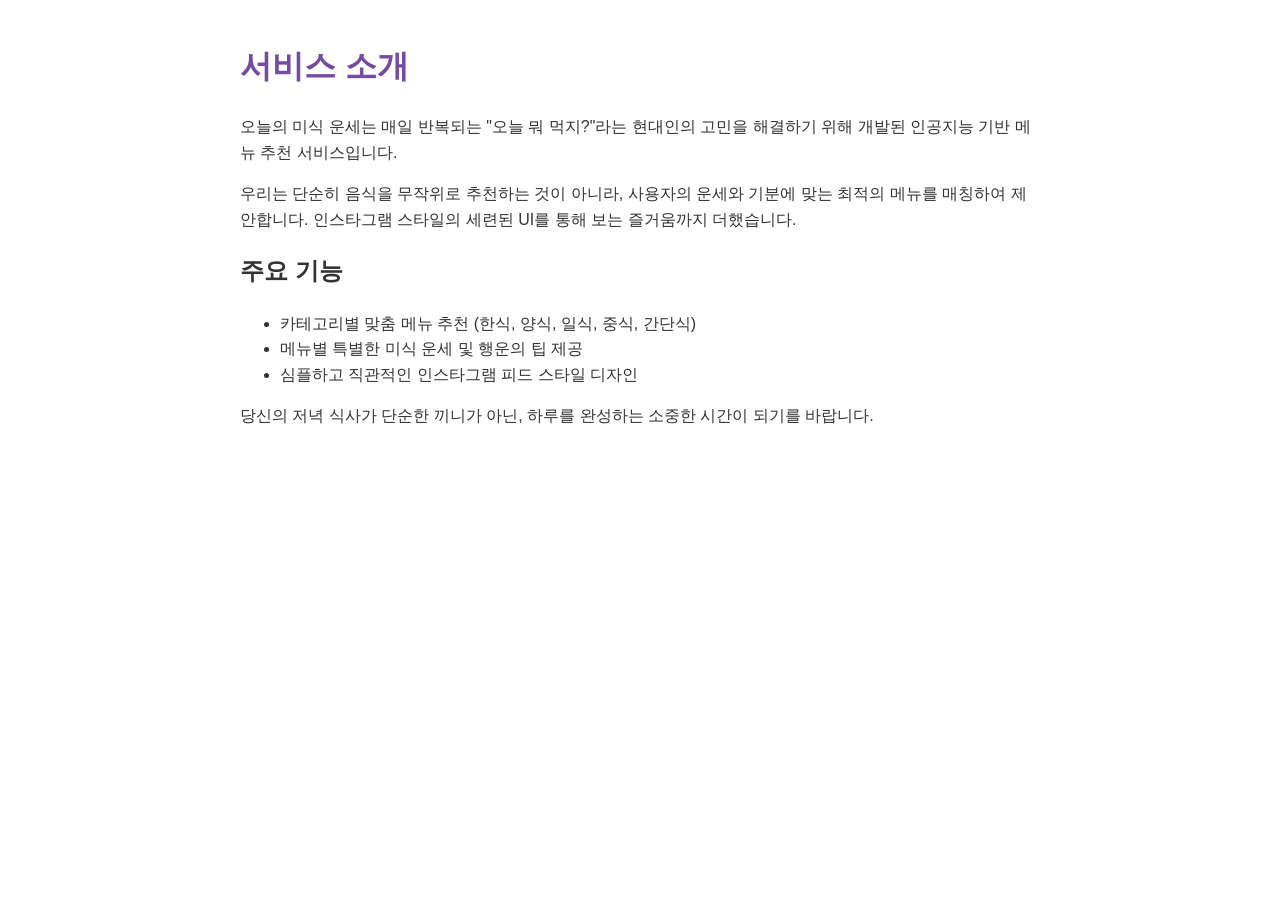
==== about.html @ 4f073c9a "feat: UI 컴팩트 최적화, 애드센스 승인 요건 강화 (정적 페이지 추가, SEO, 다국어 지원)" ====
<!DOCTYPE html>
<html lang="ko">
<head>
    <meta charset="UTF-8">
    <meta name="viewport" content="width=device-width, initial-scale=1.0">
    <title>서비스 소개 - 오늘의 미식 운세</title>
    <style>
        body { font-family: sans-serif; line-height: 1.6; padding: 20px; max-width: 800px; margin: auto; color: #333; }
        h1 { color: #764ba2; }
    </style>
</head>
<body>
    <h1>서비스 소개</h1>
    <p>오늘의 미식 운세는 매일 반복되는 "오늘 뭐 먹지?"라는 현대인의 고민을 해결하기 위해 개발된 인공지능 기반 메뉴 추천 서비스입니다.</p>
    <p>우리는 단순히 음식을 무작위로 추천하는 것이 아니라, 사용자의 운세와 기분에 맞는 최적의 메뉴를 매칭하여 제안합니다. 인스타그램 스타일의 세련된 UI를 통해 보는 즐거움까지 더했습니다.</p>
    <h2>주요 기능</h2>
    <ul>
        <li>카테고리별 맞춤 메뉴 추천 (한식, 양식, 일식, 중식, 간단식)</li>
        <li>메뉴별 특별한 미식 운세 및 행운의 팁 제공</li>
        <li>심플하고 직관적인 인스타그램 피드 스타일 디자인</li>
    </ul>
    <p>당신의 저녁 식사가 단순한 끼니가 아닌, 하루를 완성하는 소중한 시간이 되기를 바랍니다.</p>
</body>
</html>
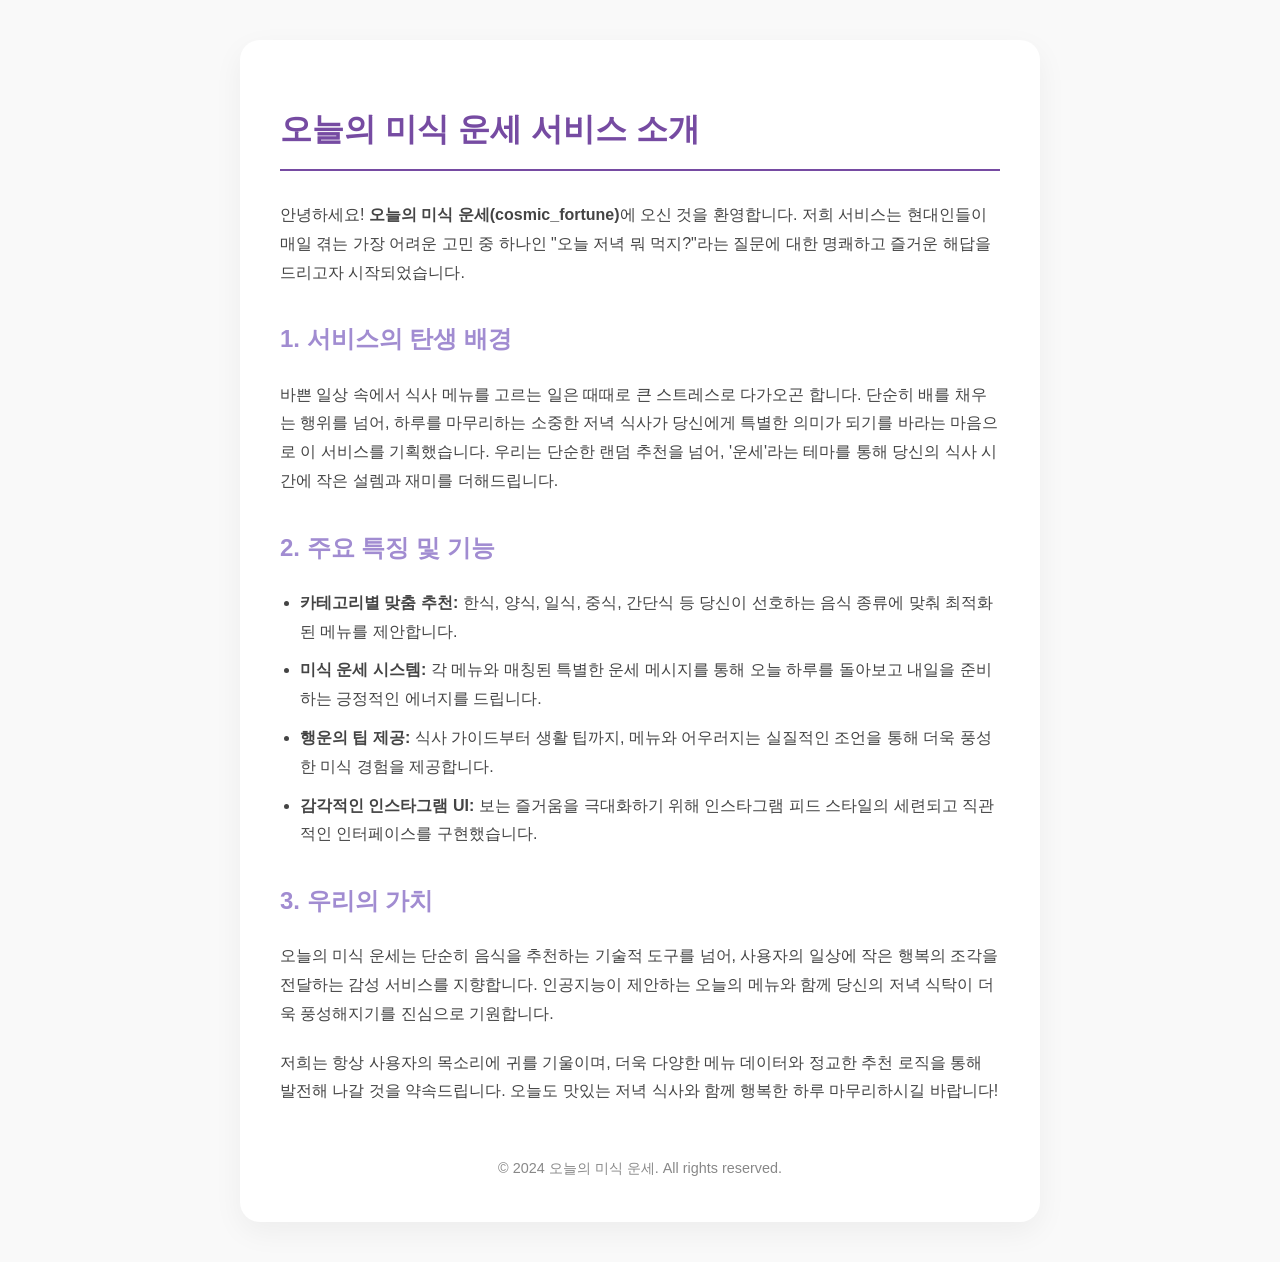
==== commit 7a53e0ad: "fix: 정책 페이지 콘텐츠 보강(500자 이상), 레이아웃 가독성 및 정렬 최적화" ====
--- a/about.html
+++ b/about.html
@@ -5,20 +5,40 @@
     <meta name="viewport" content="width=device-width, initial-scale=1.0">
     <title>서비스 소개 - 오늘의 미식 운세</title>
     <style>
-        body { font-family: sans-serif; line-height: 1.6; padding: 20px; max-width: 800px; margin: auto; color: #333; }
-        h1 { color: #764ba2; }
+        body { font-family: 'Apple SD Gothic Neo', 'Malgun Gothic', sans-serif; line-height: 1.8; padding: 40px 20px; max-width: 800px; margin: auto; color: #444; background-color: #f9f9f9; }
+        .container { background: white; padding: 40px; border-radius: 20px; box-shadow: 0 10px 30px rgba(0,0,0,0.05); }
+        h1 { color: #764ba2; border-bottom: 2px solid #764ba2; padding-bottom: 10px; margin-bottom: 30px; }
+        h2 { color: #a18cd1; margin-top: 30px; }
+        p { margin-bottom: 20px; }
+        ul { margin-bottom: 20px; padding-left: 20px; }
+        li { margin-bottom: 10px; }
+        .footer { margin-top: 50px; font-size: 0.9em; color: #888; text-align: center; }
     </style>
 </head>
 <body>
-    <h1>서비스 소개</h1>
-    <p>오늘의 미식 운세는 매일 반복되는 "오늘 뭐 먹지?"라는 현대인의 고민을 해결하기 위해 개발된 인공지능 기반 메뉴 추천 서비스입니다.</p>
-    <p>우리는 단순히 음식을 무작위로 추천하는 것이 아니라, 사용자의 운세와 기분에 맞는 최적의 메뉴를 매칭하여 제안합니다. 인스타그램 스타일의 세련된 UI를 통해 보는 즐거움까지 더했습니다.</p>
-    <h2>주요 기능</h2>
-    <ul>
-        <li>카테고리별 맞춤 메뉴 추천 (한식, 양식, 일식, 중식, 간단식)</li>
-        <li>메뉴별 특별한 미식 운세 및 행운의 팁 제공</li>
-        <li>심플하고 직관적인 인스타그램 피드 스타일 디자인</li>
-    </ul>
-    <p>당신의 저녁 식사가 단순한 끼니가 아닌, 하루를 완성하는 소중한 시간이 되기를 바랍니다.</p>
+    <div class="container">
+        <h1>오늘의 미식 운세 서비스 소개</h1>
+        <p>안녕하세요! <strong>오늘의 미식 운세(cosmic_fortune)</strong>에 오신 것을 환영합니다. 저희 서비스는 현대인들이 매일 겪는 가장 어려운 고민 중 하나인 "오늘 저녁 뭐 먹지?"라는 질문에 대한 명쾌하고 즐거운 해답을 드리고자 시작되었습니다.</p>
+        
+        <h2>1. 서비스의 탄생 배경</h2>
+        <p>바쁜 일상 속에서 식사 메뉴를 고르는 일은 때때로 큰 스트레스로 다가오곤 합니다. 단순히 배를 채우는 행위를 넘어, 하루를 마무리하는 소중한 저녁 식사가 당신에게 특별한 의미가 되기를 바라는 마음으로 이 서비스를 기획했습니다. 우리는 단순한 랜덤 추천을 넘어, '운세'라는 테마를 통해 당신의 식사 시간에 작은 설렘과 재미를 더해드립니다.</p>
+
+        <h2>2. 주요 특징 및 기능</h2>
+        <ul>
+            <li><strong>카테고리별 맞춤 추천:</strong> 한식, 양식, 일식, 중식, 간단식 등 당신이 선호하는 음식 종류에 맞춰 최적화된 메뉴를 제안합니다.</li>
+            <li><strong>미식 운세 시스템:</strong> 각 메뉴와 매칭된 특별한 운세 메시지를 통해 오늘 하루를 돌아보고 내일을 준비하는 긍정적인 에너지를 드립니다.</li>
+            <li><strong>행운의 팁 제공:</strong> 식사 가이드부터 생활 팁까지, 메뉴와 어우러지는 실질적인 조언을 통해 더욱 풍성한 미식 경험을 제공합니다.</li>
+            <li><strong>감각적인 인스타그램 UI:</strong> 보는 즐거움을 극대화하기 위해 인스타그램 피드 스타일의 세련되고 직관적인 인터페이스를 구현했습니다.</li>
+        </ul>
+
+        <h2>3. 우리의 가치</h2>
+        <p>오늘의 미식 운세는 단순히 음식을 추천하는 기술적 도구를 넘어, 사용자의 일상에 작은 행복의 조각을 전달하는 감성 서비스를 지향합니다. 인공지능이 제안하는 오늘의 메뉴와 함께 당신의 저녁 식탁이 더욱 풍성해지기를 진심으로 기원합니다.</p>
+
+        <p>저희는 항상 사용자의 목소리에 귀를 기울이며, 더욱 다양한 메뉴 데이터와 정교한 추천 로직을 통해 발전해 나갈 것을 약속드립니다. 오늘도 맛있는 저녁 식사와 함께 행복한 하루 마무리하시길 바랍니다!</p>
+
+        <div class="footer">
+            &copy; 2024 오늘의 미식 운세. All rights reserved.
+        </div>
+    </div>
 </body>
 </html>
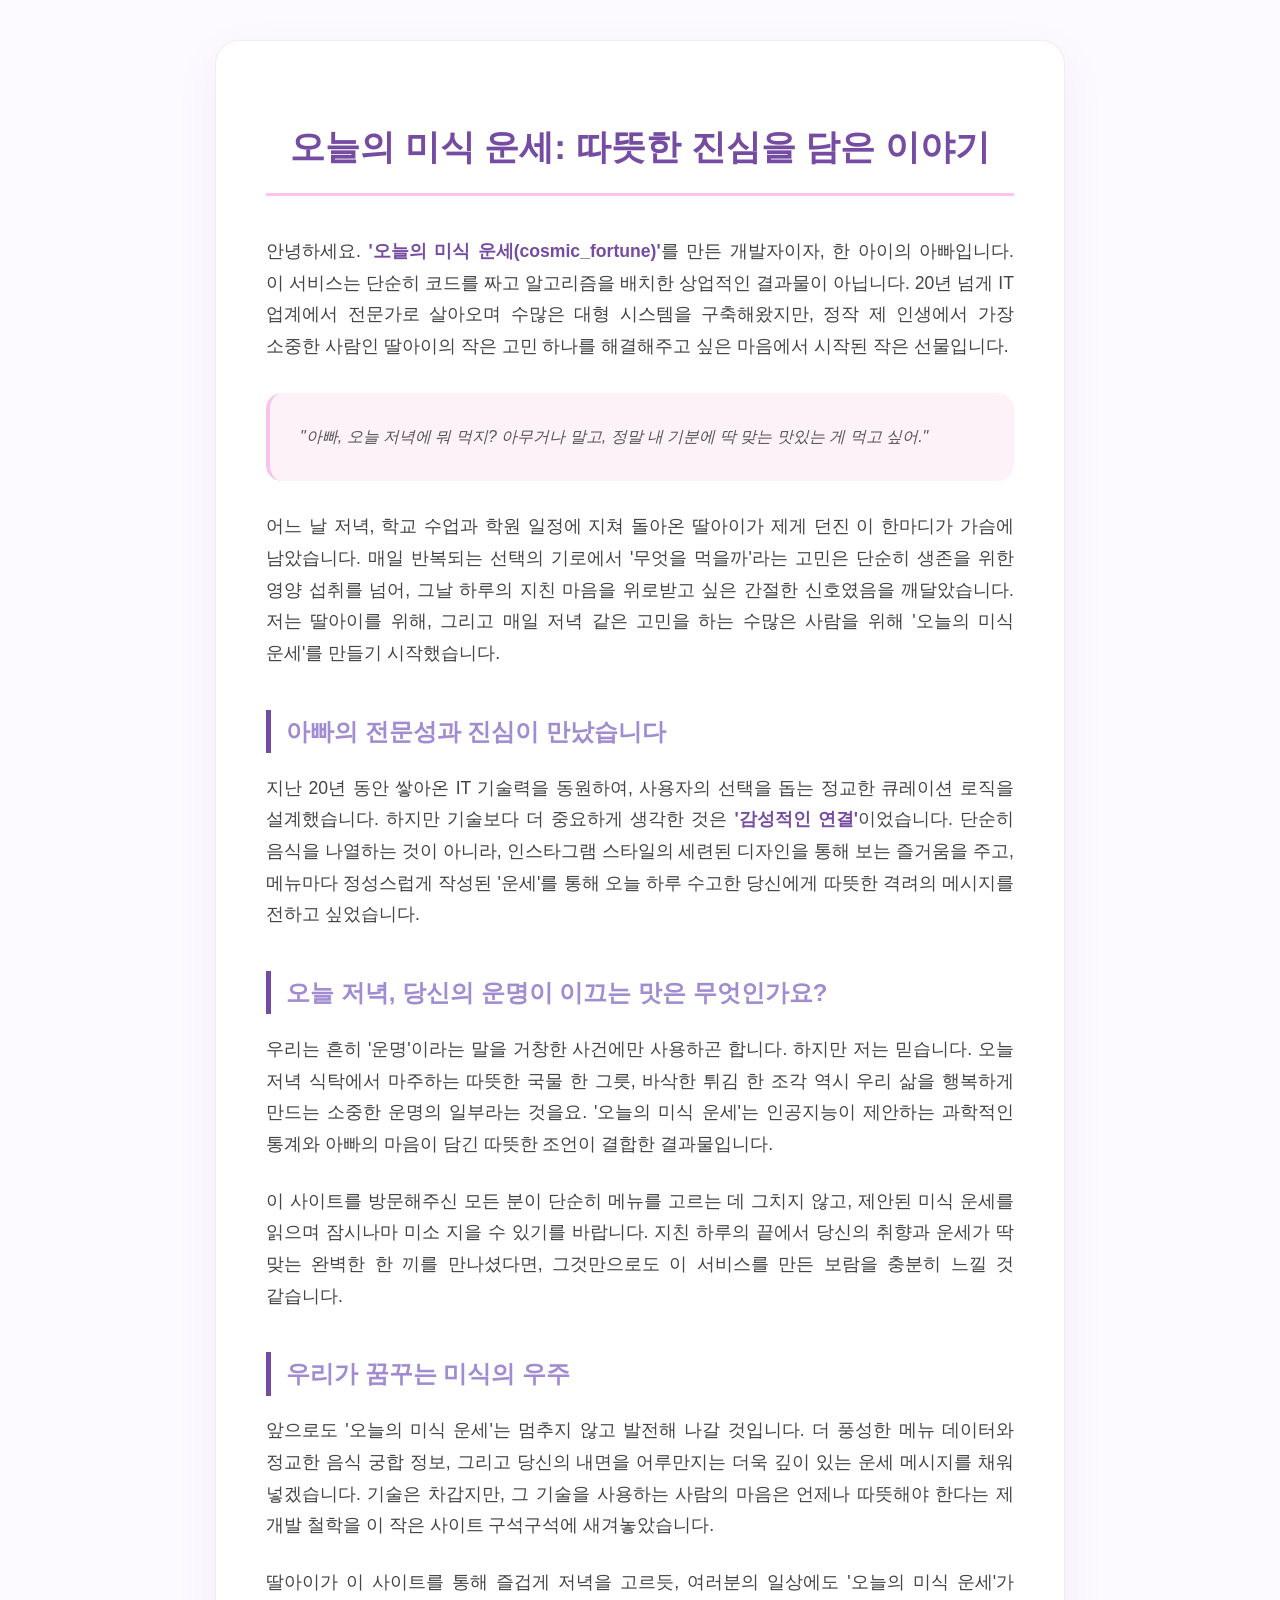
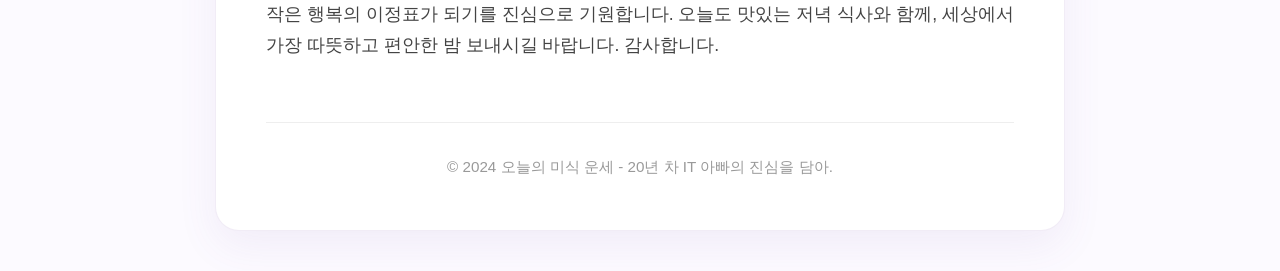
==== commit ed166562: "feat: 애드센스 승인 확률 극대화를 위한 고품질 콘텐츠 보강 및 SEO 최적화 (Sitemap, Robots, 정교한 운세 텍스트)" ====
--- a/about.html
+++ b/about.html
@@ -5,39 +5,43 @@
     <meta name="viewport" content="width=device-width, initial-scale=1.0">
     <title>서비스 소개 - 오늘의 미식 운세</title>
     <style>
-        body { font-family: 'Apple SD Gothic Neo', 'Malgun Gothic', sans-serif; line-height: 1.8; padding: 40px 20px; max-width: 800px; margin: auto; color: #444; background-color: #f9f9f9; }
-        .container { background: white; padding: 40px; border-radius: 20px; box-shadow: 0 10px 30px rgba(0,0,0,0.05); }
-        h1 { color: #764ba2; border-bottom: 2px solid #764ba2; padding-bottom: 10px; margin-bottom: 30px; }
-        h2 { color: #a18cd1; margin-top: 30px; }
-        p { margin-bottom: 20px; }
-        ul { margin-bottom: 20px; padding-left: 20px; }
-        li { margin-bottom: 10px; }
-        .footer { margin-top: 50px; font-size: 0.9em; color: #888; text-align: center; }
+        body { font-family: 'Apple SD Gothic Neo', 'Malgun Gothic', sans-serif; line-height: 1.8; padding: 40px 20px; max-width: 850px; margin: auto; color: #444; background-color: #fcfaff; }
+        .content-card { background: white; padding: 50px; border-radius: 24px; box-shadow: 0 15px 40px rgba(118, 75, 162, 0.08); border: 1px solid rgba(118, 75, 162, 0.1); }
+        h1 { color: #764ba2; font-size: 2.2rem; border-bottom: 3px solid #fbc2eb; padding-bottom: 15px; margin-bottom: 40px; text-align: center; }
+        h2 { color: #a18cd1; margin-top: 40px; font-size: 1.5rem; border-left: 5px solid #764ba2; padding-left: 15px; }
+        p { margin-bottom: 25px; font-size: 1.1rem; text-align: justify; word-break: keep-all; }
+        .story-highlight { background: #fdf2f8; padding: 30px; border-radius: 16px; font-style: italic; color: #555; border-left: 4px solid #fbc2eb; margin: 30px 0; }
+        .footer { margin-top: 60px; font-size: 0.95rem; color: #999; text-align: center; border-top: 1px solid #eee; padding-top: 30px; }
+        strong { color: #764ba2; }
     </style>
 </head>
 <body>
-    <div class="container">
-        <h1>오늘의 미식 운세 서비스 소개</h1>
-        <p>안녕하세요! <strong>오늘의 미식 운세(cosmic_fortune)</strong>에 오신 것을 환영합니다. 저희 서비스는 현대인들이 매일 겪는 가장 어려운 고민 중 하나인 "오늘 저녁 뭐 먹지?"라는 질문에 대한 명쾌하고 즐거운 해답을 드리고자 시작되었습니다.</p>
+    <div class="content-card">
+        <h1>오늘의 미식 운세: 따뜻한 진심을 담은 이야기</h1>
         
-        <h2>1. 서비스의 탄생 배경</h2>
-        <p>바쁜 일상 속에서 식사 메뉴를 고르는 일은 때때로 큰 스트레스로 다가오곤 합니다. 단순히 배를 채우는 행위를 넘어, 하루를 마무리하는 소중한 저녁 식사가 당신에게 특별한 의미가 되기를 바라는 마음으로 이 서비스를 기획했습니다. 우리는 단순한 랜덤 추천을 넘어, '운세'라는 테마를 통해 당신의 식사 시간에 작은 설렘과 재미를 더해드립니다.</p>
+        <p>안녕하세요. <strong>'오늘의 미식 운세(cosmic_fortune)'</strong>를 만든 개발자이자, 한 아이의 아빠입니다. 이 서비스는 단순히 코드를 짜고 알고리즘을 배치한 상업적인 결과물이 아닙니다. 20년 넘게 IT 업계에서 전문가로 살아오며 수많은 대형 시스템을 구축해왔지만, 정작 제 인생에서 가장 소중한 사람인 딸아이의 작은 고민 하나를 해결해주고 싶은 마음에서 시작된 작은 선물입니다.</p>
 
-        <h2>2. 주요 특징 및 기능</h2>
-        <ul>
-            <li><strong>카테고리별 맞춤 추천:</strong> 한식, 양식, 일식, 중식, 간단식 등 당신이 선호하는 음식 종류에 맞춰 최적화된 메뉴를 제안합니다.</li>
-            <li><strong>미식 운세 시스템:</strong> 각 메뉴와 매칭된 특별한 운세 메시지를 통해 오늘 하루를 돌아보고 내일을 준비하는 긍정적인 에너지를 드립니다.</li>
-            <li><strong>행운의 팁 제공:</strong> 식사 가이드부터 생활 팁까지, 메뉴와 어우러지는 실질적인 조언을 통해 더욱 풍성한 미식 경험을 제공합니다.</li>
-            <li><strong>감각적인 인스타그램 UI:</strong> 보는 즐거움을 극대화하기 위해 인스타그램 피드 스타일의 세련되고 직관적인 인터페이스를 구현했습니다.</li>
-        </ul>
+        <div class="story-highlight">
+            "아빠, 오늘 저녁에 뭐 먹지? 아무거나 말고, 정말 내 기분에 딱 맞는 맛있는 게 먹고 싶어."
+        </div>
 
-        <h2>3. 우리의 가치</h2>
-        <p>오늘의 미식 운세는 단순히 음식을 추천하는 기술적 도구를 넘어, 사용자의 일상에 작은 행복의 조각을 전달하는 감성 서비스를 지향합니다. 인공지능이 제안하는 오늘의 메뉴와 함께 당신의 저녁 식탁이 더욱 풍성해지기를 진심으로 기원합니다.</p>
+        <p>어느 날 저녁, 학교 수업과 학원 일정에 지쳐 돌아온 딸아이가 제게 던진 이 한마디가 가슴에 남았습니다. 매일 반복되는 선택의 기로에서 '무엇을 먹을까'라는 고민은 단순히 생존을 위한 영양 섭취를 넘어, 그날 하루의 지친 마음을 위로받고 싶은 간절한 신호였음을 깨달았습니다. 저는 딸아이를 위해, 그리고 매일 저녁 같은 고민을 하는 수많은 사람을 위해 '오늘의 미식 운세'를 만들기 시작했습니다.</p>
 
-        <p>저희는 항상 사용자의 목소리에 귀를 기울이며, 더욱 다양한 메뉴 데이터와 정교한 추천 로직을 통해 발전해 나갈 것을 약속드립니다. 오늘도 맛있는 저녁 식사와 함께 행복한 하루 마무리하시길 바랍니다!</p>
+        <h2>아빠의 전문성과 진심이 만났습니다</h2>
+        <p>지난 20년 동안 쌓아온 IT 기술력을 동원하여, 사용자의 선택을 돕는 정교한 큐레이션 로직을 설계했습니다. 하지만 기술보다 더 중요하게 생각한 것은 <strong>'감성적인 연결'</strong>이었습니다. 단순히 음식을 나열하는 것이 아니라, 인스타그램 스타일의 세련된 디자인을 통해 보는 즐거움을 주고, 메뉴마다 정성스럽게 작성된 '운세'를 통해 오늘 하루 수고한 당신에게 따뜻한 격려의 메시지를 전하고 싶었습니다.</p>
+
+        <h2>오늘 저녁, 당신의 운명이 이끄는 맛은 무엇인가요?</h2>
+        <p>우리는 흔히 '운명'이라는 말을 거창한 사건에만 사용하곤 합니다. 하지만 저는 믿습니다. 오늘 저녁 식탁에서 마주하는 따뜻한 국물 한 그릇, 바삭한 튀김 한 조각 역시 우리 삶을 행복하게 만드는 소중한 운명의 일부라는 것을요. '오늘의 미식 운세'는 인공지능이 제안하는 과학적인 통계와 아빠의 마음이 담긴 따뜻한 조언이 결합한 결과물입니다.</p>
+
+        <p>이 사이트를 방문해주신 모든 분이 단순히 메뉴를 고르는 데 그치지 않고, 제안된 미식 운세를 읽으며 잠시나마 미소 지을 수 있기를 바랍니다. 지친 하루의 끝에서 당신의 취향과 운세가 딱 맞는 완벽한 한 끼를 만나셨다면, 그것만으로도 이 서비스를 만든 보람을 충분히 느낄 것 같습니다.</p>
+
+        <h2>우리가 꿈꾸는 미식의 우주</h2>
+        <p>앞으로도 '오늘의 미식 운세'는 멈추지 않고 발전해 나갈 것입니다. 더 풍성한 메뉴 데이터와 정교한 음식 궁합 정보, 그리고 당신의 내면을 어루만지는 더욱 깊이 있는 운세 메시지를 채워 넣겠습니다. 기술은 차갑지만, 그 기술을 사용하는 사람의 마음은 언제나 따뜻해야 한다는 제 개발 철학을 이 작은 사이트 구석구석에 새겨놓았습니다.</p>
+
+        <p>딸아이가 이 사이트를 통해 즐겁게 저녁을 고르듯, 여러분의 일상에도 '오늘의 미식 운세'가 작은 행복의 이정표가 되기를 진심으로 기원합니다. 오늘도 맛있는 저녁 식사와 함께, 세상에서 가장 따뜻하고 편안한 밤 보내시길 바랍니다. 감사합니다.</p>
 
         <div class="footer">
-            &copy; 2024 오늘의 미식 운세. All rights reserved.
+            &copy; 2024 오늘의 미식 운세 - 20년 차 IT 아빠의 진심을 담아.
         </div>
     </div>
 </body>
